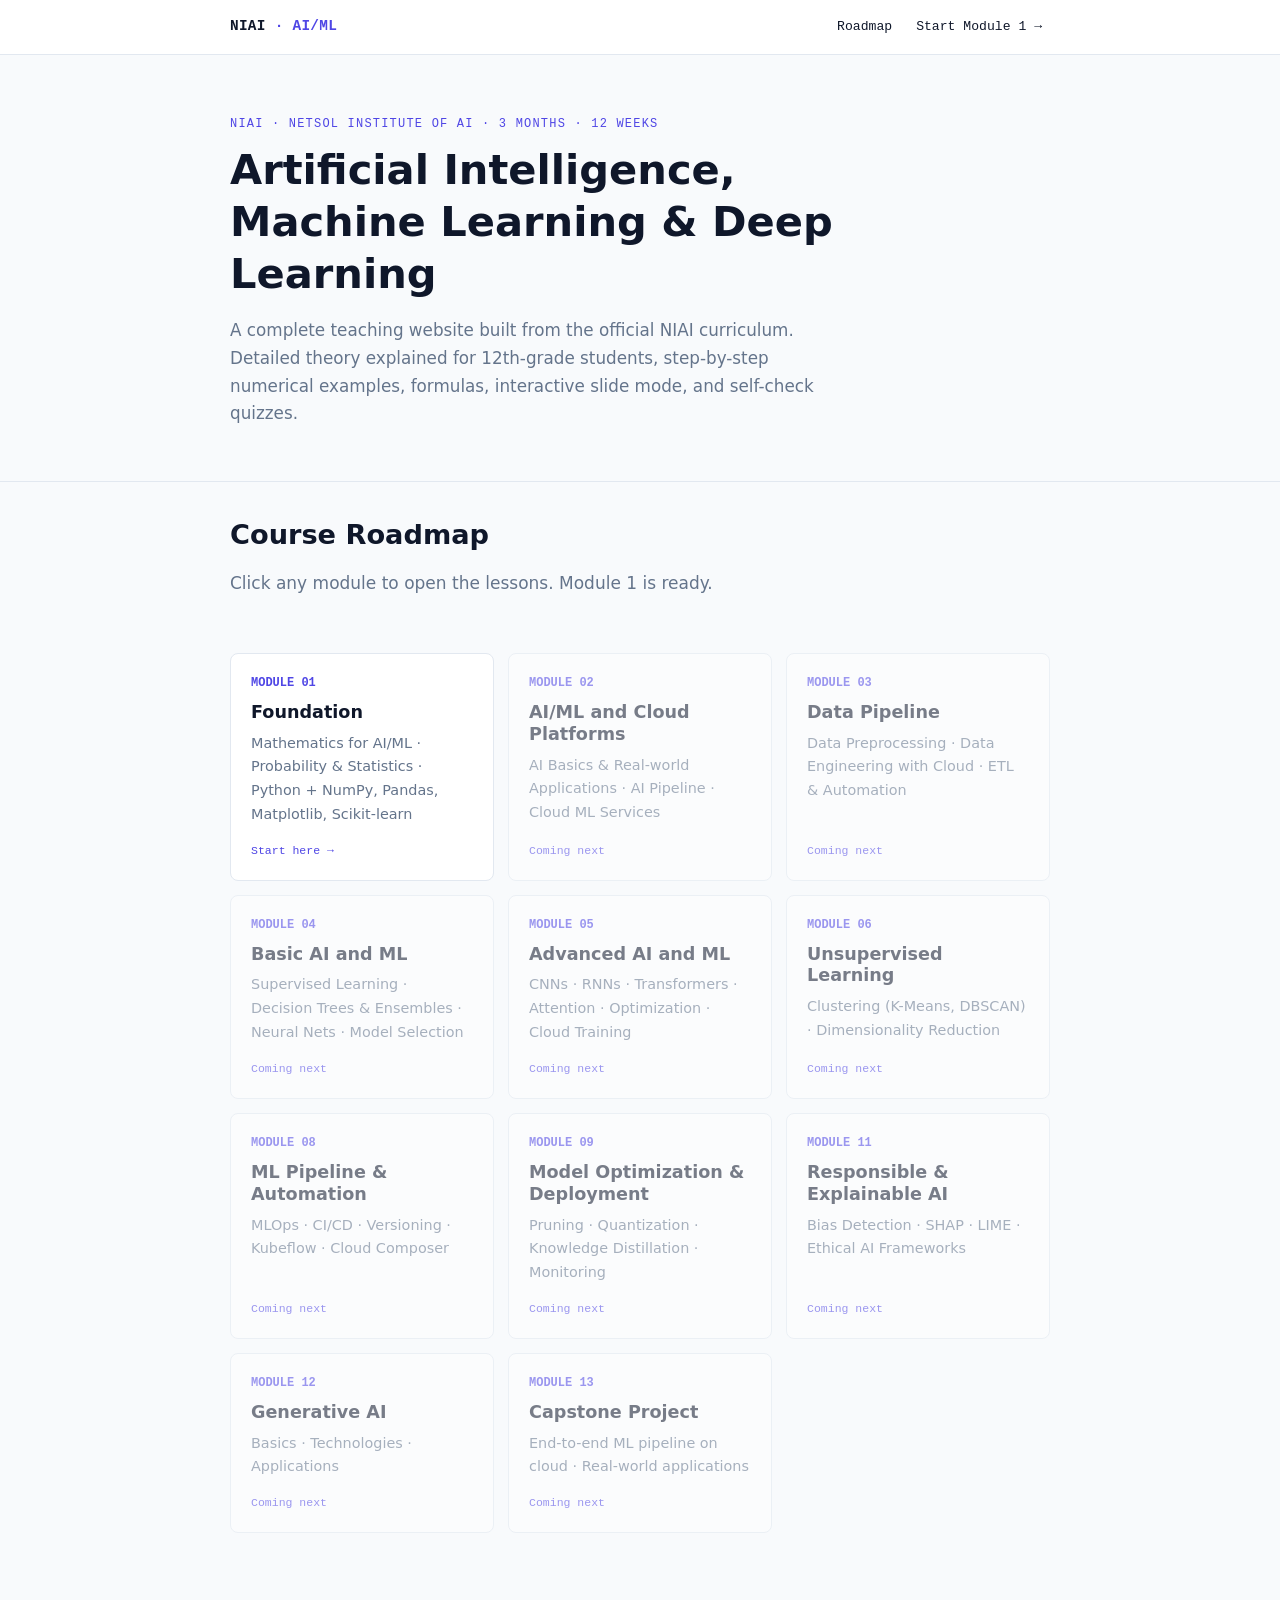
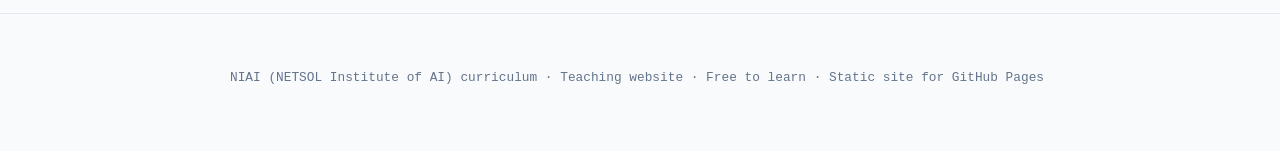
==== index.html @ 9f404986 "Initial commit: NIAI AI/ML course Module 1 Foundation" ====
<!DOCTYPE html>
<html lang="en">
<head>
  <meta charset="UTF-8">
  <meta name="viewport" content="width=device-width, initial-scale=1.0">
  <title>NIAI — AI / Machine Learning / Deep Learning Course</title>
  <meta name="description" content="Complete 3-month NIAI Artificial Intelligence, Machine Learning & Deep Learning course. Detailed theory, numerical examples, interactive slides. For beginners and intermediate learners.">
  <link rel="stylesheet" href="assets/css/style.css">
</head>
<body>

<header class="topbar">
  <div class="wrap">
    <a class="brand" href="index.html">NIAI<span> · AI/ML</span></a>
    <nav class="topnav">
      <a href="#roadmap">Roadmap</a>
      <a href="module1/index.html">Start Module 1 →</a>
    </nav>
  </div>
</header>

<section class="hero">
  <div class="wrap">
    <p class="eyebrow">NIAI · NETSOL Institute of AI · 3 Months · 12 Weeks</p>
    <h1>Artificial Intelligence,<br>Machine Learning &amp; Deep Learning</h1>
    <p class="lede">
      A complete teaching website built from the official NIAI curriculum.
      Detailed theory explained for 12th-grade students, step-by-step numerical examples,
      formulas, interactive slide mode, and self-check quizzes.
    </p>
  </div>
</section>

<section id="roadmap">
  <div class="wrap">
    <h2 style="margin: 36px 0 8px;">Course Roadmap</h2>
    <p style="color:var(--muted);margin-bottom:20px;">Click any module to open the lessons. Module 1 is ready.</p>

    <div class="module-grid">

      <a class="module-card" href="module1/index.html">
        <span class="num">MODULE 01</span>
        <h3>Foundation</h3>
        <p>Mathematics for AI/ML · Probability &amp; Statistics · Python + NumPy, Pandas, Matplotlib, Scikit-learn</p>
        <span class="tag">Start here →</span>
      </a>

      <a class="module-card" href="#" style="opacity:0.55;pointer-events:none;">
        <span class="num">MODULE 02</span>
        <h3>AI/ML and Cloud Platforms</h3>
        <p>AI Basics &amp; Real-world Applications · AI Pipeline · Cloud ML Services</p>
        <span class="tag">Coming next</span>
      </a>

      <a class="module-card" href="#" style="opacity:0.55;pointer-events:none;">
        <span class="num">MODULE 03</span>
        <h3>Data Pipeline</h3>
        <p>Data Preprocessing · Data Engineering with Cloud · ETL &amp; Automation</p>
        <span class="tag">Coming next</span>
      </a>

      <a class="module-card" href="#" style="opacity:0.55;pointer-events:none;">
        <span class="num">MODULE 04</span>
        <h3>Basic AI and ML</h3>
        <p>Supervised Learning · Decision Trees &amp; Ensembles · Neural Nets · Model Selection</p>
        <span class="tag">Coming next</span>
      </a>

      <a class="module-card" href="#" style="opacity:0.55;pointer-events:none;">
        <span class="num">MODULE 05</span>
        <h3>Advanced AI and ML</h3>
        <p>CNNs · RNNs · Transformers · Attention · Optimization · Cloud Training</p>
        <span class="tag">Coming next</span>
      </a>

      <a class="module-card" href="#" style="opacity:0.55;pointer-events:none;">
        <span class="num">MODULE 06</span>
        <h3>Unsupervised Learning</h3>
        <p>Clustering (K-Means, DBSCAN) · Dimensionality Reduction</p>
        <span class="tag">Coming next</span>
      </a>

      <a class="module-card" href="#" style="opacity:0.55;pointer-events:none;">
        <span class="num">MODULE 08</span>
        <h3>ML Pipeline &amp; Automation</h3>
        <p>MLOps · CI/CD · Versioning · Kubeflow · Cloud Composer</p>
        <span class="tag">Coming next</span>
      </a>

      <a class="module-card" href="#" style="opacity:0.55;pointer-events:none;">
        <span class="num">MODULE 09</span>
        <h3>Model Optimization &amp; Deployment</h3>
        <p>Pruning · Quantization · Knowledge Distillation · Monitoring</p>
        <span class="tag">Coming next</span>
      </a>

      <a class="module-card" href="#" style="opacity:0.55;pointer-events:none;">
        <span class="num">MODULE 11</span>
        <h3>Responsible &amp; Explainable AI</h3>
        <p>Bias Detection · SHAP · LIME · Ethical AI Frameworks</p>
        <span class="tag">Coming next</span>
      </a>

      <a class="module-card" href="#" style="opacity:0.55;pointer-events:none;">
        <span class="num">MODULE 12</span>
        <h3>Generative AI</h3>
        <p>Basics · Technologies · Applications</p>
        <span class="tag">Coming next</span>
      </a>

      <a class="module-card" href="#" style="opacity:0.55;pointer-events:none;">
        <span class="num">MODULE 13</span>
        <h3>Capstone Project</h3>
        <p>End-to-end ML pipeline on cloud · Real-world applications</p>
        <span class="tag">Coming next</span>
      </a>

    </div>
  </div>
</section>

<footer>
  <div class="wrap">
    <p>NIAI (NETSOL Institute of AI) curriculum · Teaching website · Free to learn · Static site for GitHub Pages</p>
  </div>
</footer>

</body>
</html>
---- assets/css/style.css ----
/* NIAI AI/ML Course — Simple clean design for GitHub Pages */

:root {
  --ink: #0f172a;
  --paper: #f8fafc;
  --card: #ffffff;
  --line: #e2e8f0;
  --primary: #4f46e5;
  --primary-dim: #6366f1;
  --accent: #0ea5e9;
  --success: #10b981;
  --warn: #f59e0b;
  --danger: #ef4444;
  --muted: #64748b;
  --code-bg: #0f172a;
  --code-ink: #e2e8f0;
  --code-accent: #a5b4fc;
  --font-display: "Segoe UI", system-ui, -apple-system, sans-serif;
  --font-body: "Segoe UI", system-ui, -apple-system, sans-serif;
  --font-mono: "SF Mono", "Cascadia Code", "Consolas", monospace;
  --max: 860px;
  --radius: 8px;
}

* { box-sizing: border-box; }
html { scroll-behavior: smooth; }
body {
  margin: 0;
  background: var(--paper);
  color: var(--ink);
  font-family: var(--font-body);
  font-size: 17px;
  line-height: 1.65;
  -webkit-font-smoothing: antialiased;
}
a { color: var(--primary); text-decoration-thickness: 1px; }
a:hover { color: var(--primary-dim); }
h1, h2, h3, h4 {
  font-family: var(--font-display);
  font-weight: 700;
  margin: 0 0 0.4em;
  line-height: 1.25;
}
h1 { font-size: clamp(1.9rem, 4.5vw, 2.6rem); }
h2 { font-size: clamp(1.35rem, 3vw, 1.7rem); }
h3 { font-size: 1.2rem; }
.wrap { max-width: var(--max); margin: 0 auto; padding: 0 20px; position: relative; z-index: 1; }

/* Top bar */
.topbar {
  border-bottom: 1px solid var(--line);
  background: var(--card);
  position: sticky; top: 0; z-index: 50;
}
.topbar .wrap {
  display: flex; align-items: center; justify-content: space-between;
  padding: 12px 20px;
}
.brand {
  font-family: var(--font-mono); font-weight: 600; font-size: 0.9rem;
  letter-spacing: 0.02em; color: var(--ink); text-decoration: none;
}
.brand span { color: var(--primary); }
.topnav { display: flex; align-items: center; gap: 8px; flex-wrap: wrap; }
.topnav a {
  font-family: var(--font-mono); font-size: 0.82rem;
  color: var(--ink); text-decoration: none; padding: 4px 8px;
}
.topnav a:hover { color: var(--primary); }
.topnav-btn {
  font-family: var(--font-mono); font-size: 0.82rem;
  background: var(--ink); color: #fff; border: none;
  padding: 6px 12px; border-radius: var(--radius); cursor: pointer;
}
.topnav-btn:hover { background: var(--primary); }

/* Hero */
.hero { padding: 48px 0 36px; border-bottom: 1px solid var(--line); }
.hero .eyebrow {
  font-family: var(--font-mono); font-size: 0.75rem;
  text-transform: uppercase; letter-spacing: 0.1em;
  color: var(--primary); margin-bottom: 10px;
}
.hero .lede { max-width: 620px; font-size: 1.05rem; color: var(--muted); }

/* Module cards on home */
.module-grid {
  display: grid;
  grid-template-columns: repeat(auto-fill, minmax(260px, 1fr));
  gap: 14px;
  padding: 36px 0 60px;
}
.module-card {
  background: var(--card);
  border: 1px solid var(--line);
  border-radius: var(--radius);
  padding: 20px;
  text-decoration: none; color: var(--ink);
  transition: border-color 0.15s, box-shadow 0.15s;
  display: flex; flex-direction: column; gap: 8px;
  min-height: 140px;
}
.module-card:hover {
  border-color: var(--primary);
  box-shadow: 0 4px 16px rgba(79, 70, 229, 0.1);
}
.module-card .num {
  font-family: var(--font-mono); font-size: 0.75rem;
  color: var(--primary); font-weight: 600;
}
.module-card h3 { margin: 0; font-size: 1.1rem; }
.module-card p { margin: 0; font-size: 0.9rem; color: var(--muted); flex: 1; }
.module-card .tag {
  font-family: var(--font-mono); font-size: 0.72rem;
  color: var(--primary); margin-top: 6px;
}

/* Day / unit navigation */
.daynav {
  display: flex; flex-wrap: wrap; gap: 8px;
  padding: 18px 0;
  border-bottom: 1px solid var(--line);
  position: sticky; top: 49px; background: var(--paper); z-index: 40;
}
.daynav a {
  font-family: var(--font-mono); font-size: 0.8rem;
  padding: 7px 12px;
  border: 1px solid var(--line);
  text-decoration: none; color: var(--ink);
  border-radius: var(--radius); background: var(--card);
}
.daynav a:hover, .daynav a.active {
  background: var(--ink); color: #fff; border-color: var(--ink);
}

/* Lesson sections */
.day-section { padding: 40px 0; border-bottom: 1px dashed var(--line); }
.day-section:last-of-type { border-bottom: none; }
.day-head { display: flex; align-items: baseline; gap: 14px; margin-bottom: 6px; }
.day-head .day-num {
  font-family: var(--font-mono); font-size: 1.8rem; font-weight: 700;
  color: #fff; background: var(--primary); padding: 2px 12px;
  border-radius: 4px; line-height: 1.2;
}
.day-sub {
  font-family: var(--font-mono); font-size: 0.82rem;
  color: var(--muted); margin-bottom: 24px;
}

.topic { margin: 28px 0; padding-left: 16px; border-left: 3px solid var(--primary); }
.topic h3 { margin-bottom: 8px; }
.topic p { margin: 0 0 10px; }
.topic ul, .topic ol { margin: 8px 0; padding-left: 22px; }
.topic li { margin-bottom: 5px; }

/* Callouts */
.callout {
  background: #eef2ff;
  border: 1px solid #c7d2fe;
  border-left: 4px solid var(--primary);
  padding: 14px 16px;
  margin: 16px 0;
  border-radius: 0 var(--radius) var(--radius) 0;
  font-size: 0.95rem;
}
.callout.warn {
  background: #fff7ed;
  border-color: #fed7aa;
  border-left-color: var(--warn);
}
.callout .tag {
  font-family: var(--font-mono); font-size: 0.7rem;
  text-transform: uppercase; letter-spacing: 0.06em;
  color: var(--primary); display: block; margin-bottom: 4px; font-weight: 600;
}
.callout.warn .tag { color: #c2410c; }

/* Formula box */
.formula {
  background: #f1f5f9;
  border: 1px solid var(--line);
  border-radius: var(--radius);
  padding: 14px 18px;
  margin: 16px 0;
  font-family: var(--font-mono);
  font-size: 0.95rem;
  text-align: center;
  overflow-x: auto;
}
.formula .label {
  font-size: 0.72rem; text-transform: uppercase; letter-spacing: 0.06em;
  color: var(--muted); display: block; margin-bottom: 6px; text-align: left;
}

/* Worked example */
.worked {
  background: var(--card);
  border: 1px solid var(--line);
  border-radius: var(--radius);
  padding: 18px 20px;
  margin: 18px 0;
}
.worked .title {
  font-family: var(--font-mono); font-size: 0.78rem;
  text-transform: uppercase; letter-spacing: 0.06em;
  color: var(--primary); font-weight: 600; margin-bottom: 8px;
}
.worked .steps { margin: 10px 0; padding-left: 20px; }
.worked .steps li { margin-bottom: 6px; }
.worked .answer {
  margin-top: 10px; padding-top: 10px;
  border-top: 1px dashed var(--line);
  font-weight: 600; color: var(--success);
}

/* Code */
pre {
  background: var(--code-bg);
  color: var(--code-ink);
  font-family: var(--font-mono);
  font-size: 0.85rem;
  padding: 16px 18px;
  overflow-x: auto;
  border-radius: var(--radius);
  margin: 14px 0;
  line-height: 1.55;
}
code {
  font-family: var(--font-mono);
  background: #e2e8f0;
  padding: 1px 5px;
  border-radius: 3px;
  font-size: 0.9em;
}
pre code { background: none; padding: 0; color: inherit; }

/* MCQ */
.mcq {
  background: var(--card);
  border: 1px solid var(--line);
  border-radius: var(--radius);
  padding: 16px 18px;
  margin: 16px 0;
}
.mcq p.q { font-weight: 600; margin: 0 0 12px; }
.mcq-opt {
  display: block; width: 100%; text-align: left;
  background: var(--paper); border: 1px solid var(--line);
  padding: 10px 14px; margin-bottom: 7px;
  font-family: var(--font-body); font-size: 0.95rem;
  cursor: pointer; border-radius: var(--radius);
  transition: border-color 0.15s, background 0.15s;
}
.mcq-opt:hover { border-color: var(--primary); }
.mcq-opt.correct { background: #d1fae5; border-color: var(--success); }
.mcq-opt.wrong { background: #fee2e2; border-color: var(--danger); }

/* Summary / takeaways */
.takeaways {
  background: #eef2ff;
  border-radius: var(--radius);
  padding: 18px 20px;
  margin: 20px 0;
}
.takeaways h3 { color: var(--primary); margin-bottom: 10px; }
.takeaways ul { margin: 0; padding-left: 20px; }
.takeaways li { margin-bottom: 6px; }

/* Progress bar */
.progress-track {
  height: 3px; background: var(--line);
  position: sticky; top: 0; z-index: 60;
}
.progress-fill { height: 100%; background: var(--primary); width: 0%; transition: width 0.1s; }

/* Slide mode */
body.slide-mode { overflow: hidden; }
body.slide-mode .topbar,
body.slide-mode .daynav,
body.slide-mode footer,
body.slide-mode .progress-track { display: none !important; }
body.slide-mode main.wrap { max-width: none; padding: 0; }
body.slide-mode .day-section {
  display: none;
  height: 100vh; width: 100vw;
  padding: 56px 7vw 90px;
  border-bottom: none;
  overflow-y: auto; box-sizing: border-box;
}
body.slide-mode .day-section.active-slide {
  display: block;
  animation: slidein 0.25s ease;
}
@keyframes slidein {
  from { opacity: 0; transform: translateX(12px); }
  to { opacity: 1; transform: none; }
}
.slide-controls {
  position: fixed; bottom: 0; left: 0; right: 0;
  display: none; align-items: center; justify-content: space-between;
  padding: 12px 24px; background: var(--ink); color: #fff;
  font-family: var(--font-mono); font-size: 0.85rem; z-index: 200;
}
body.slide-mode .slide-controls { display: flex; }
.slide-controls button {
  background: none; border: 1px solid #fff; color: #fff;
  font-family: var(--font-mono); padding: 7px 14px; cursor: pointer;
  border-radius: var(--radius);
}
.slide-controls button:hover { background: #fff; color: var(--ink); }
.slide-controls .slide-pos { letter-spacing: 0.05em; color: var(--code-accent); }
.slide-exit {
  position: fixed; top: 14px; right: 14px; z-index: 210; display: none;
  background: var(--ink); color: #fff; border: 1px solid #fff;
  font-family: var(--font-mono); font-size: 0.78rem;
  padding: 7px 12px; cursor: pointer; border-radius: var(--radius);
}
body.slide-mode .slide-exit { display: block; }
.slide-exit:hover { background: var(--danger); border-color: var(--danger); }

/* Footer */
footer {
  padding: 40px 0 50px;
  font-family: var(--font-mono); font-size: 0.8rem;
  color: var(--muted); border-top: 1px solid var(--line); margin-top: 20px;
}
footer a { color: var(--muted); }

@media (max-width: 640px) {
  body.slide-mode .day-section { padding: 48px 5vw 90px; }
  .day-head .day-num { font-size: 1.4rem; }
  .daynav { position: static; }
}
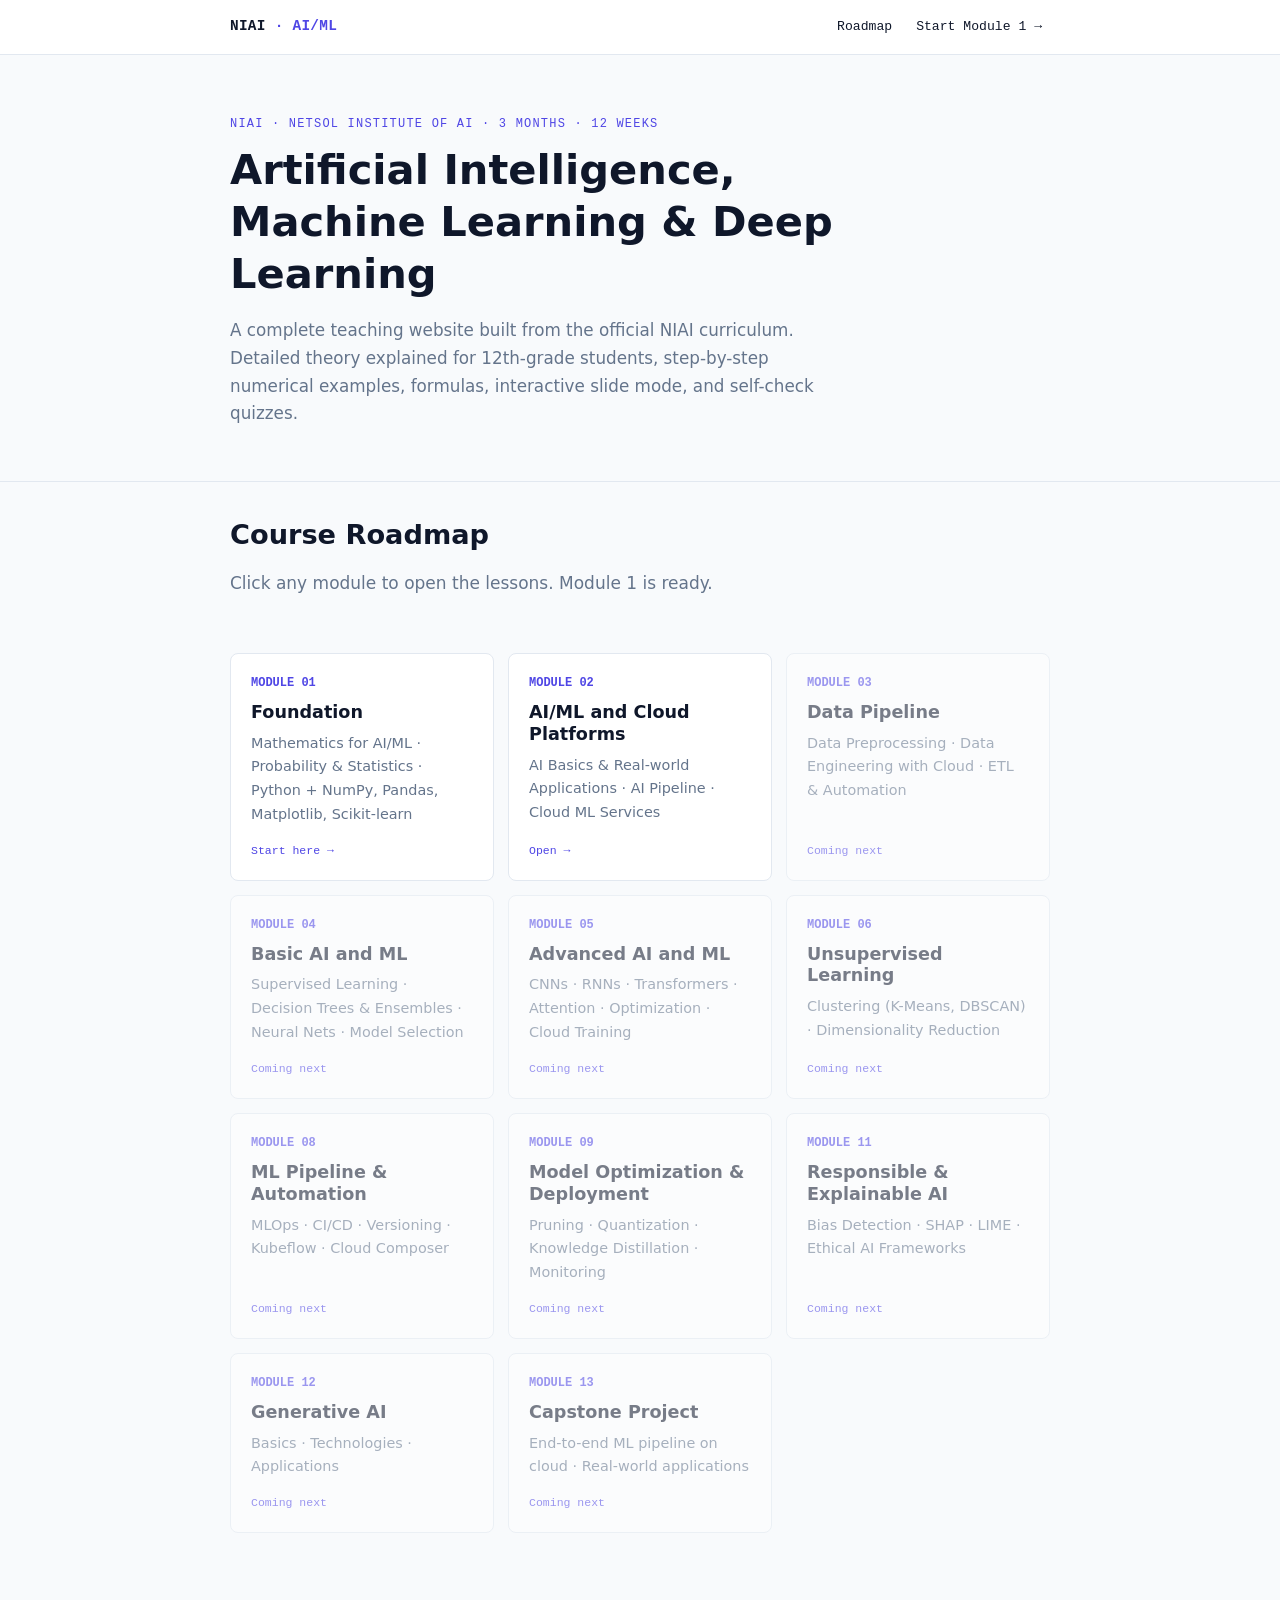
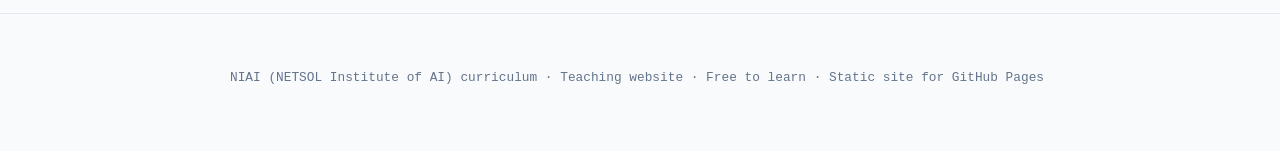
==== commit 37945f9d: "Enable Module 2 card on roadmap homepage" ====
--- a/index.html
+++ b/index.html
@@ -45,11 +45,11 @@
         <span class="tag">Start here →</span>
       </a>
 
-      <a class="module-card" href="#" style="opacity:0.55;pointer-events:none;">
+      <a class="module-card" href="module2/index.html">
         <span class="num">MODULE 02</span>
         <h3>AI/ML and Cloud Platforms</h3>
         <p>AI Basics &amp; Real-world Applications · AI Pipeline · Cloud ML Services</p>
-        <span class="tag">Coming next</span>
+        <span class="tag">Open →</span>
       </a>
 
       <a class="module-card" href="#" style="opacity:0.55;pointer-events:none;">
--- a/assets/css/style.css
+++ b/assets/css/style.css
@@ -318,6 +318,51 @@
 body.slide-mode .slide-exit { display: block; }
 .slide-exit:hover { background: var(--danger); border-color: var(--danger); }
 
+/* Video embeds */
+.video-embed {
+  position: relative;
+  width: 100%;
+  max-width: 640px;
+  padding-bottom: min(56.25%, 360px);
+  height: 0;
+  overflow: hidden;
+  margin: 18px 0;
+  border: 1px solid var(--line);
+  border-radius: var(--radius);
+  background: #000;
+}
+.video-embed iframe {
+  position: absolute; top: 0; left: 0;
+  width: 100%; height: 100%; border: 0;
+}
+.video-caption {
+  font-family: var(--font-mono);
+  font-size: 0.78rem;
+  color: var(--muted);
+  margin-top: 6px;
+  margin-bottom: 18px;
+}
+.resource-card {
+  display: block;
+  background: var(--card);
+  border: 1px solid var(--line);
+  border-radius: var(--radius);
+  padding: 14px 16px;
+  margin: 12px 0;
+  text-decoration: none;
+  color: var(--ink);
+}
+.resource-card:hover { border-color: var(--primary); }
+.resource-card .src {
+  font-family: var(--font-mono);
+  font-size: 0.72rem;
+  color: var(--primary);
+  text-transform: uppercase;
+  letter-spacing: 0.05em;
+}
+.resource-card h4 { margin: 4px 0; font-size: 1rem; }
+.resource-card p { margin: 0; font-size: 0.9rem; color: var(--muted); }
+
 /* Footer */
 footer {
   padding: 40px 0 50px;
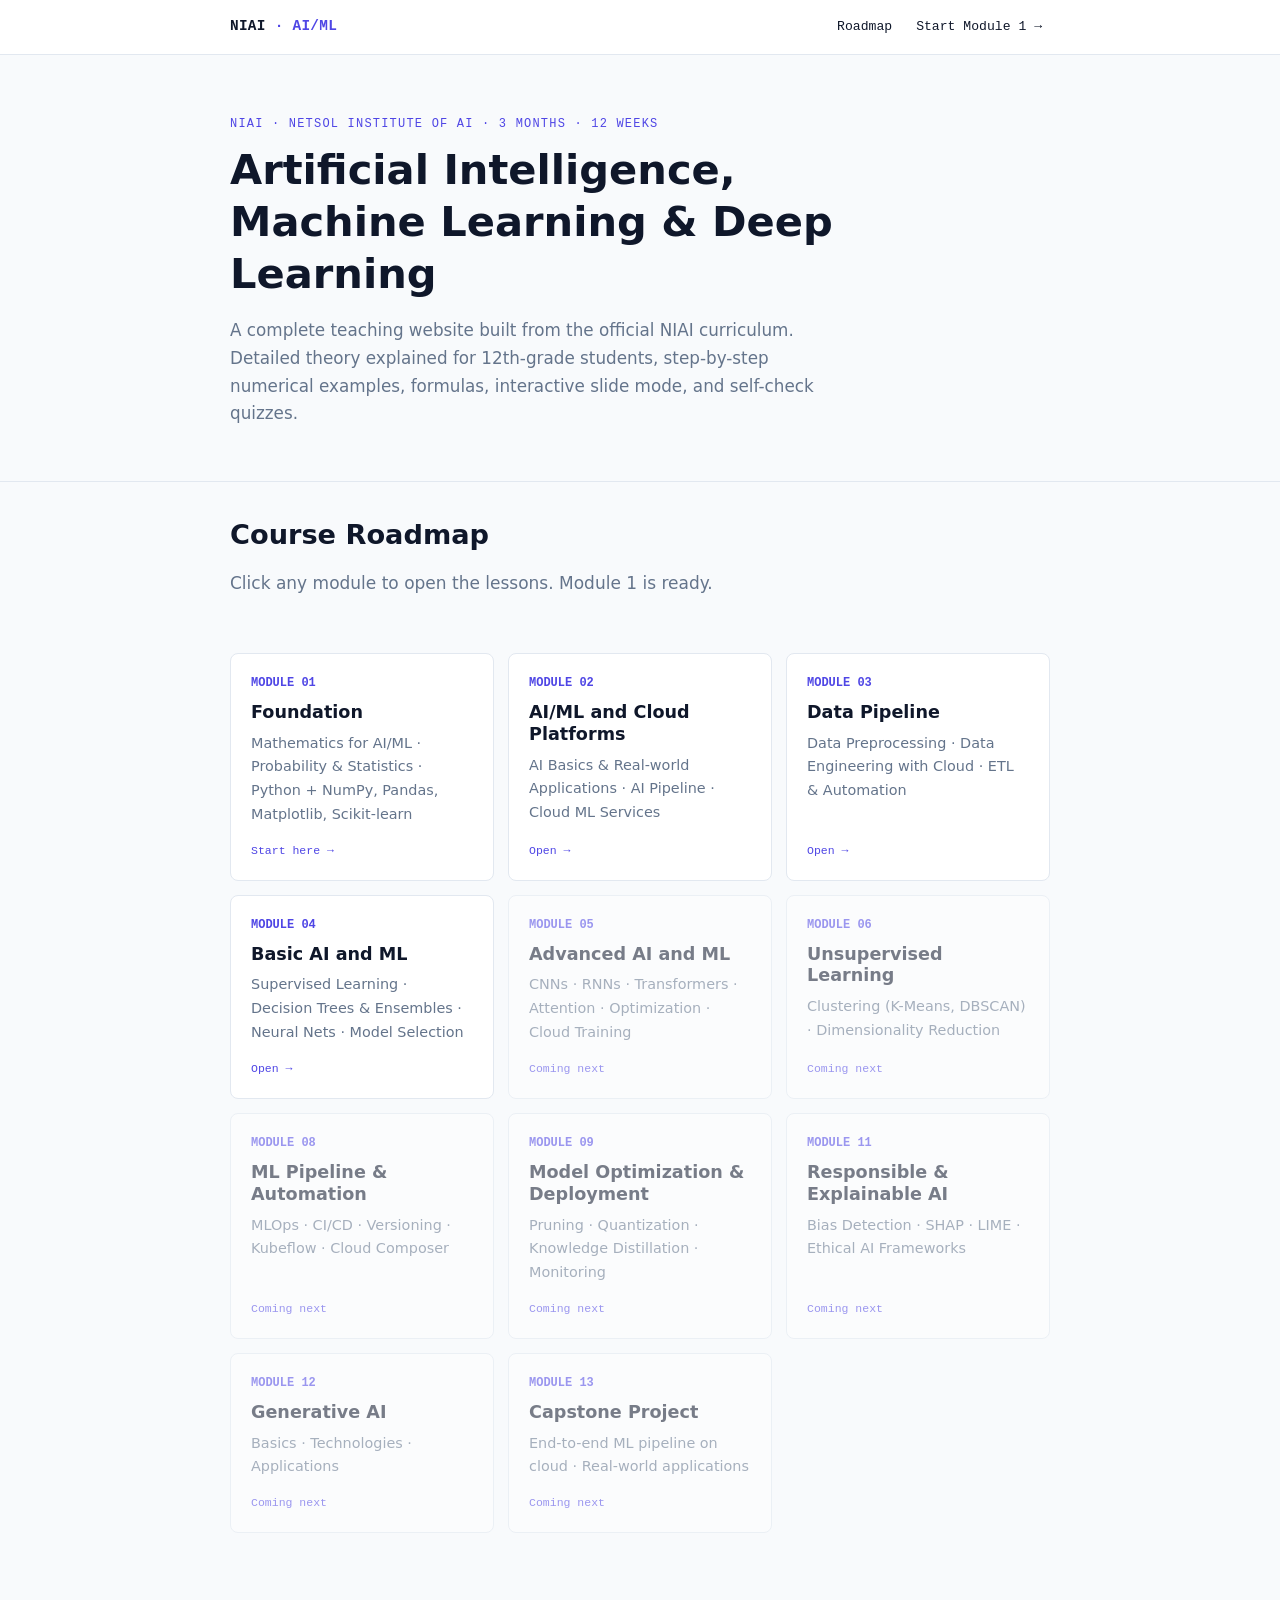
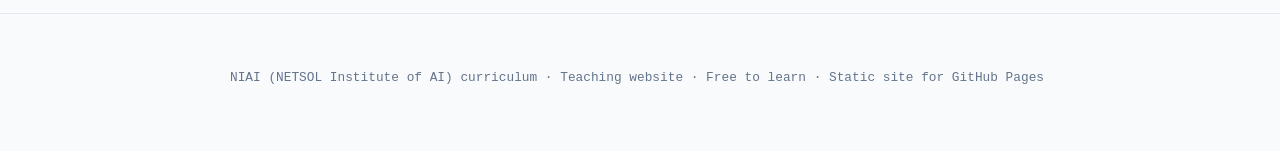
==== commit 8c32c38d: "Add Modules 3-4 with embedded diagrams and numerical examples" ====
--- a/index.html
+++ b/index.html
@@ -52,18 +52,18 @@
         <span class="tag">Open →</span>
       </a>
 
-      <a class="module-card" href="#" style="opacity:0.55;pointer-events:none;">
+      <a class="module-card" href="module3/index.html">
         <span class="num">MODULE 03</span>
         <h3>Data Pipeline</h3>
         <p>Data Preprocessing · Data Engineering with Cloud · ETL &amp; Automation</p>
-        <span class="tag">Coming next</span>
+        <span class="tag">Open →</span>
       </a>
 
-      <a class="module-card" href="#" style="opacity:0.55;pointer-events:none;">
+      <a class="module-card" href="module4/index.html">
         <span class="num">MODULE 04</span>
         <h3>Basic AI and ML</h3>
         <p>Supervised Learning · Decision Trees &amp; Ensembles · Neural Nets · Model Selection</p>
-        <span class="tag">Coming next</span>
+        <span class="tag">Open →</span>
       </a>
 
       <a class="module-card" href="#" style="opacity:0.55;pointer-events:none;">
--- a/assets/css/style.css
+++ b/assets/css/style.css
@@ -363,6 +363,24 @@
 .resource-card h4 { margin: 4px 0; font-size: 1rem; }
 .resource-card p { margin: 0; font-size: 0.9rem; color: var(--muted); }
 
+/* Content images / diagrams */
+.diagram {
+  display: block;
+  max-width: 100%;
+  height: auto;
+  margin: 18px auto;
+  border-radius: var(--radius);
+  border: 1px solid var(--line);
+  background: #fff;
+}
+.diagram-caption {
+  font-family: var(--font-mono);
+  font-size: 0.78rem;
+  color: var(--muted);
+  text-align: center;
+  margin: -8px 0 20px;
+}
+
 /* Footer */
 footer {
   padding: 40px 0 50px;
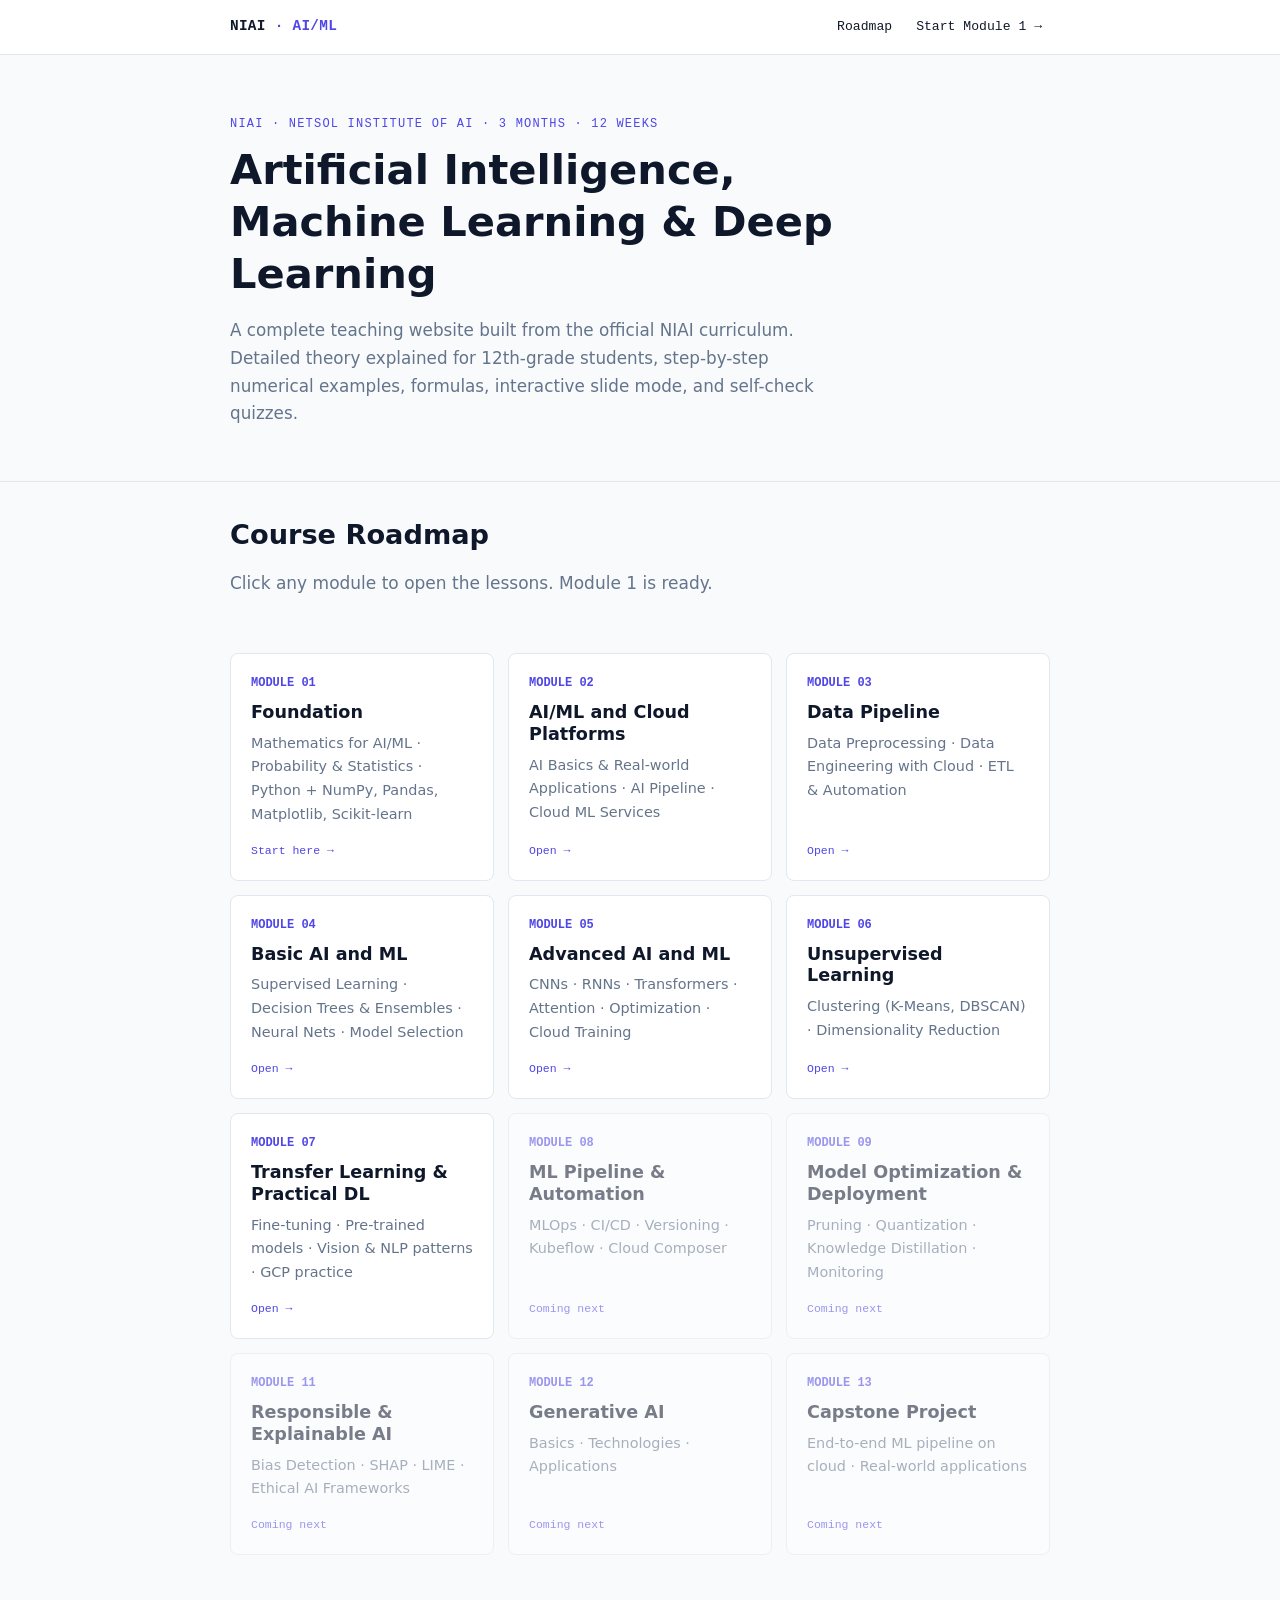
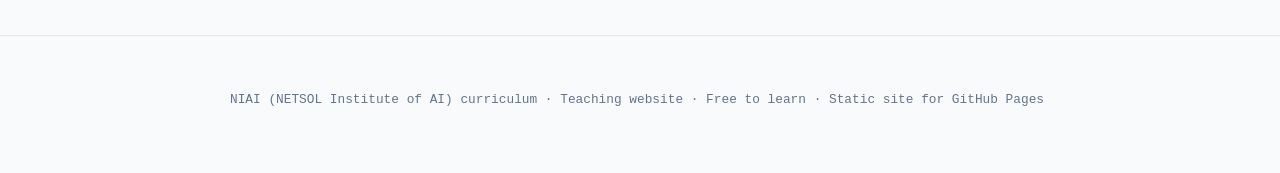
==== commit ad0b7ae2: "Add Modules 5-7: Advanced DL (CNN/RNN/Transformers), Unsupervised (K-Means/DBSCAN/PCA), Transfer Lea" ====
--- a/index.html
+++ b/index.html
@@ -66,18 +66,25 @@
         <span class="tag">Open →</span>
       </a>
 
-      <a class="module-card" href="#" style="opacity:0.55;pointer-events:none;">
+      <a class="module-card" href="module5/index.html">
         <span class="num">MODULE 05</span>
         <h3>Advanced AI and ML</h3>
         <p>CNNs · RNNs · Transformers · Attention · Optimization · Cloud Training</p>
-        <span class="tag">Coming next</span>
+        <span class="tag">Open →</span>
       </a>
 
-      <a class="module-card" href="#" style="opacity:0.55;pointer-events:none;">
+      <a class="module-card" href="module6/index.html">
         <span class="num">MODULE 06</span>
         <h3>Unsupervised Learning</h3>
         <p>Clustering (K-Means, DBSCAN) · Dimensionality Reduction</p>
-        <span class="tag">Coming next</span>
+        <span class="tag">Open →</span>
+      </a>
+
+      <a class="module-card" href="module7/index.html">
+        <span class="num">MODULE 07</span>
+        <h3>Transfer Learning &amp; Practical DL</h3>
+        <p>Fine-tuning · Pre-trained models · Vision &amp; NLP patterns · GCP practice</p>
+        <span class="tag">Open →</span>
       </a>
 
       <a class="module-card" href="#" style="opacity:0.55;pointer-events:none;">
